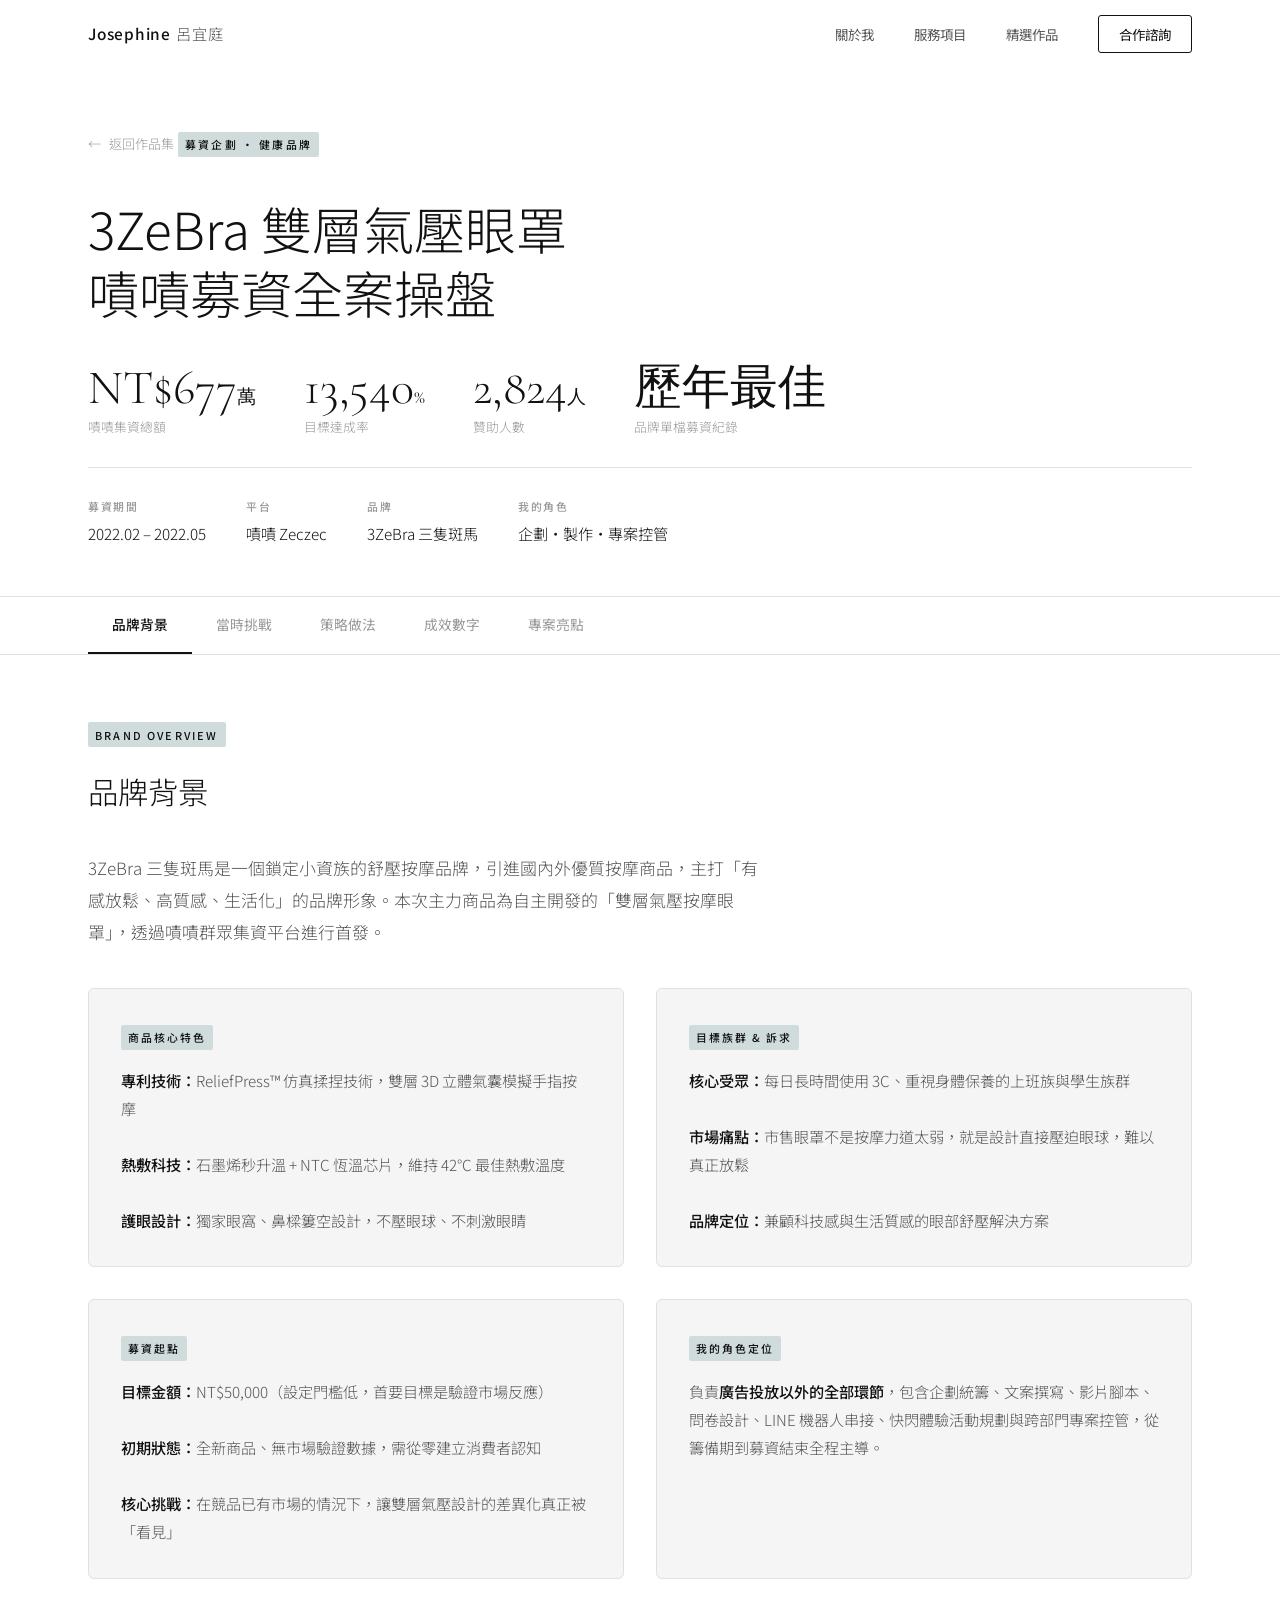
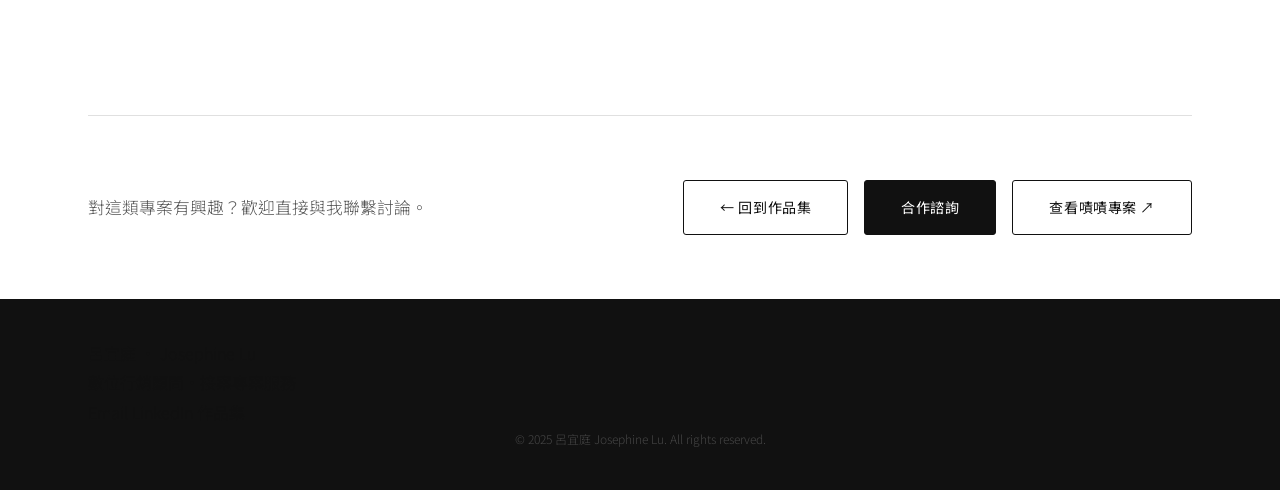
==== 3zebra-eye.html @ 3409bdda "feat(JSP-PF): 新增 3ZeBra 眼罩募資作品集頁面 - index.html：更新第 02 作品卡，呈現 3ZeBra 眼罩嘖嘖募資專案（677萬、13,540%、2,824人） - " ====
<!DOCTYPE html>
<html lang="zh-Hant">
<head>
  <meta charset="UTF-8" />
  <meta name="viewport" content="width=device-width, initial-scale=1.0" />
  <title>3ZeBra 雙層氣壓眼罩｜嘖嘖募資全案操盤 · 呂宜庭作品集</title>
  <meta name="description" content="3ZeBra 雙層氣壓按摩眼罩嘖嘖募資全案：集資 NT$6,770,328，達成率 13,540%，2,824 名贊助者。負責企劃、文案、影片腳本、問卷機器人與專案控管。" />
  <link rel="preconnect" href="https://fonts.googleapis.com" />
  <link rel="preconnect" href="https://fonts.gstatic.com" crossorigin />
  <link href="https://fonts.googleapis.com/css2?family=Noto+Sans+TC:wght@300;400;500&family=Cormorant+Garamond:wght@300;400&display=swap" rel="stylesheet" />
  <link rel="stylesheet" href="style.css" />
</head>
<body>

  <!-- ── Navigation ── -->
  <header class="header" id="header">
    <nav class="nav container">
      <a href="index.html" class="nav-logo">Josephine <span>呂宜庭</span></a>
      <ul class="nav-links">
        <li><a href="index.html#about">關於我</a></li>
        <li><a href="index.html#services">服務項目</a></li>
        <li><a href="index.html#works">精選作品</a></li>
        <li><a href="index.html#contact" class="nav-cta">合作諮詢</a></li>
      </ul>
      <button class="hamburger" id="hamburger" aria-label="選單">
        <span></span><span></span><span></span>
      </button>
    </nav>
    <div class="mobile-menu" id="mobileMenu">
      <a href="index.html#about" class="mobile-link">關於我</a>
      <a href="index.html#services" class="mobile-link">服務項目</a>
      <a href="index.html#works" class="mobile-link">精選作品</a>
      <a href="index.html#contact" class="mobile-link">合作諮詢</a>
    </div>
  </header>

  <!-- ── Case Hero ── -->
  <section class="case-hero">
    <div class="container">
      <a href="index.html#works" class="case-back">返回作品集</a>

      <p class="eyebrow">募資企劃 · 健康品牌</p>
      <h1 class="section-title" style="font-size: clamp(2rem, 4vw, 3.2rem); max-width: 760px;">
        3ZeBra 雙層氣壓眼罩<br />嘖嘖募資全案操盤
      </h1>

      <div class="case-kpi-row">
        <div class="case-kpi">
          <span class="case-kpi-num">NT$677<small style="font-size:1.2rem">萬</small></span>
          <span class="case-kpi-label">嘖嘖集資總額</span>
        </div>
        <div class="case-kpi">
          <span class="case-kpi-num">13,540<small style="font-size:1.2rem">%</small></span>
          <span class="case-kpi-label">目標達成率</span>
        </div>
        <div class="case-kpi">
          <span class="case-kpi-num">2,824<small style="font-size:1.2rem">人</small></span>
          <span class="case-kpi-label">贊助人數</span>
        </div>
        <div class="case-kpi">
          <span class="case-kpi-num">歷年最佳</span>
          <span class="case-kpi-label">品牌單檔募資紀錄</span>
        </div>
      </div>

      <div class="case-hero-meta">
        <div class="case-meta-item">
          <span class="case-meta-label">募資期間</span>
          <span class="case-meta-value">2022.02 – 2022.05</span>
        </div>
        <div class="case-meta-item">
          <span class="case-meta-label">平台</span>
          <span class="case-meta-value">嘖嘖 Zeczec</span>
        </div>
        <div class="case-meta-item">
          <span class="case-meta-label">品牌</span>
          <span class="case-meta-value">3ZeBra 三隻斑馬</span>
        </div>
        <div class="case-meta-item">
          <span class="case-meta-label">我的角色</span>
          <span class="case-meta-value">企劃・製作・專案控管</span>
        </div>
      </div>
    </div>
  </section>

  <!-- ── Tab Navigation ── -->
  <div class="case-tabs-wrap">
    <nav class="case-tabs" id="caseTabs">
      <button class="case-tab active" data-tab="background">品牌背景</button>
      <button class="case-tab" data-tab="pain">當時挑戰</button>
      <button class="case-tab" data-tab="strategy">策略做法</button>
      <button class="case-tab" data-tab="results">成效數字</button>
      <button class="case-tab" data-tab="highlights">專案亮點</button>
    </nav>
  </div>

  <!-- ── Tab Contents ── -->
  <div class="case-body">
    <div class="container">

      <!-- Tab 1: 品牌背景 -->
      <div class="case-tab-content active" id="tab-background">
        <p class="eyebrow">Brand Overview</p>
        <h2 class="case-section-title">品牌背景</h2>
        <p class="case-lead">
          3ZeBra 三隻斑馬是一個鎖定小資族的舒壓按摩品牌，引進國內外優質按摩商品，主打「有感放鬆、高質感、生活化」的品牌形象。本次主力商品為自主開發的「雙層氣壓按摩眼罩」，透過嘖嘖群眾集資平台進行首發。
        </p>
        <div class="brand-overview">
          <div class="brand-card">
            <p class="brand-card-title">商品核心特色</p>
            <p class="brand-card-content">
              <strong>專利技術：</strong>ReliefPress™ 仿真揉捏技術，雙層 3D 立體氣囊模擬手指按摩<br /><br />
              <strong>熱敷科技：</strong>石墨烯秒升溫 + NTC 恆溫芯片，維持 42°C 最佳熱敷溫度<br /><br />
              <strong>護眼設計：</strong>獨家眼窩、鼻樑簍空設計，不壓眼球、不刺激眼睛
            </p>
          </div>
          <div class="brand-card">
            <p class="brand-card-title">目標族群 & 訴求</p>
            <p class="brand-card-content">
              <strong>核心受眾：</strong>每日長時間使用 3C、重視身體保養的上班族與學生族群<br /><br />
              <strong>市場痛點：</strong>市售眼罩不是按摩力道太弱，就是設計直接壓迫眼球，難以真正放鬆<br /><br />
              <strong>品牌定位：</strong>兼顧科技感與生活質感的眼部舒壓解決方案
            </p>
          </div>
          <div class="brand-card">
            <p class="brand-card-title">募資起點</p>
            <p class="brand-card-content">
              <strong>目標金額：</strong>NT$50,000（設定門檻低，首要目標是驗證市場反應）<br /><br />
              <strong>初期狀態：</strong>全新商品、無市場驗證數據，需從零建立消費者認知<br /><br />
              <strong>核心挑戰：</strong>在競品已有市場的情況下，讓雙層氣壓設計的差異化真正被「看見」
            </p>
          </div>
          <div class="brand-card">
            <p class="brand-card-title">我的角色定位</p>
            <p class="brand-card-content">
              負責<strong>廣告投放以外的全部環節</strong>，包含企劃統籌、文案撰寫、影片腳本、問卷設計、LINE 機器人串接、快閃體驗活動規劃與跨部門專案控管，從籌備期到募資結束全程主導。
            </p>
          </div>
        </div>
      </div>

      <!-- Tab 2: 當時挑戰 -->
      <div class="case-tab-content" id="tab-pain">
        <p class="eyebrow">Challenges</p>
        <h2 class="case-section-title">當時挑戰</h2>
        <p class="case-lead">
          這是品牌首款自主開發商品，從命名到上線，幾乎所有事情都要從零規劃。挑戰不在於單一環節，而是在有限時間內同步推進多條並行任務，確保每個環節都能在對的時機就位。
        </p>
        <div class="pain-list">
          <div class="pain-item">
            <span class="pain-num">01</span>
            <div class="pain-text">
              <strong>新品零聲量，市場認知從零建立</strong>
              商品首次公開，既無評價、也無使用者口碑，必須先讓消費者理解「雙層氣壓」到底好在哪裡，再引導他們產生購買意願。
            </div>
          </div>
          <div class="pain-item">
            <span class="pain-num">02</span>
            <div class="pain-text">
              <strong>問卷預熱與正式上線需無縫銜接</strong>
              計劃透過 Surveycake 問卷先收集潛在買家名單，再透過 LINE 機器人在上線當天精準觸達，時序錯誤或機器人設定失誤都可能讓蓄力白費。
            </div>
          </div>
          <div class="pain-item">
            <span class="pain-num">03</span>
            <div class="pain-text">
              <strong>多條任務並行，跨部門資源協調複雜</strong>
              文案、視覺、影片、技術串接、實體快閃活動等工作線同步推進，各環節之間有依賴關係，需精準排程並即時應對進度落差。
            </div>
          </div>
          <div class="pain-item">
            <span class="pain-num">04</span>
            <div class="pain-text">
              <strong>嘖嘖平台上線衝刺窗口短，前期蓄力決定成敗</strong>
              群眾集資的轉換高峰集中在上線首週，若前期名單養成不足，上線首日衝刺力道就會直接打折，影響整體曝光熱度與演算法推播。
            </div>
          </div>
          <div class="pain-item">
            <span class="pain-num">05</span>
            <div class="pain-text">
              <strong>影片腳本需同時服務問卷期與募資期兩個目的</strong>
              問卷階段的影片需要勾起好奇心、引導填單；募資上線版則需完整說明產品價值、促進下單，兩套腳本的目的與節奏截然不同，需分別規劃。
            </div>
          </div>
        </div>
      </div>

      <!-- Tab 3: 策略做法 -->
      <div class="case-tab-content" id="tab-strategy">
        <p class="eyebrow">Strategy & Execution</p>
        <h2 class="case-section-title">策略做法</h2>
        <p class="case-lead">
          核心策略是把募資拆成兩個階段：「問卷預熱期」先養名單、建立期待感；「正式募資期」精準觸達、集中火力衝刺。每一個企劃環節都以這個邏輯為主軸展開。
        </p>
        <div class="strategy-grid">
          <div class="strategy-card">
            <div class="strategy-num">01</div>
            <h3 class="strategy-title">問卷預熱策略</h3>
            <ul class="strategy-items">
              <li>設計 Surveycake 互動問卷，了解目標族群的眼部保養習慣與購買意願</li>
              <li>以問卷作為「名單蒐集入口」，為上線當天的精準觸達做準備</li>
              <li>串接 Meta Pixel，讓填答者進入再行銷受眾池</li>
              <li>問卷視覺與文案與最終產品調性一致，建立品牌初印象</li>
            </ul>
          </div>
          <div class="strategy-card">
            <div class="strategy-num">02</div>
            <h3 class="strategy-title">LINE 機器人自動化串接</h3>
            <ul class="strategy-items">
              <li>透過 Omnichat 設計問卷填答後的 LINE 機器人流程</li>
              <li>問卷完成 → 自動導入 LINE 官方帳號 → 上線當天推播通知</li>
              <li>規劃機器人對話節點，讓用戶在等待期間持續升溫期待感</li>
              <li>確保上線首日可以精準觸達有明確購買意願的預熱名單</li>
            </ul>
          </div>
          <div class="strategy-card">
            <div class="strategy-num">03</div>
            <h3 class="strategy-title">嘖嘖銷售頁文字企劃</h3>
            <ul class="strategy-items">
              <li>從台灣人每日使用 3C 10.7 小時的數據切入，建立消費者痛點共鳴</li>
              <li>以結構化方式呈現雙層氣壓、恆溫熱敷、眼窩簍空三大核心差異化</li>
              <li>痛點對比競品，強化「市售按摩眼罩做不到，但 3ZeBra 做到了」的說服邏輯</li>
              <li>撰寫商品規格說明、Q&A、退換貨政策等完整配套文字</li>
            </ul>
          </div>
          <div class="strategy-card">
            <div class="strategy-num">04</div>
            <h3 class="strategy-title">影片腳本企劃（雙版本）</h3>
            <ul class="strategy-items">
              <li><strong>問卷版：</strong>短影音結構，重點在引發「咦這是什麼？」的好奇心，驅動點擊填答</li>
              <li><strong>上線版：</strong>完整產品說明，依序呈現使用情境、技術亮點、按摩模式介紹</li>
              <li>兩版腳本皆規劃旁白邏輯、畫面分鏡方向，供後製團隊直接執行</li>
              <li>同步規劃 KOL 業配影片企劃方向，確保各創作者內容與品牌調性一致</li>
            </ul>
          </div>
          <div class="strategy-card">
            <div class="strategy-num">05</div>
            <h3 class="strategy-title">快閃體驗活動規劃</h3>
            <ul class="strategy-items">
              <li>規劃線下快閃活動，讓消費者在真實環境中體驗眼罩效果</li>
              <li>現場體驗回饋轉化為社群內容素材，強化口碑傳播</li>
              <li>活動設計兼顧轉換導購與品牌形象建立兩個目標</li>
            </ul>
          </div>
          <div class="strategy-card">
            <div class="strategy-num">06</div>
            <h3 class="strategy-title">專案控管 & 跨部門協調</h3>
            <ul class="strategy-items">
              <li>使用甘特圖管理全案排程，拆解各工作線的依賴關係與截止時間</li>
              <li>協調視覺、影片、技術等各部門進度，確保無縫銜接</li>
              <li>即時回應進度落差，動態調整優先順序，保護上線時程不受延誤</li>
            </ul>
          </div>
        </div>
      </div>

      <!-- Tab 4: 成效數字 -->
      <div class="case-tab-content" id="tab-results">
        <p class="eyebrow">Results</p>
        <h2 class="case-section-title">成效數字</h2>
        <p class="case-lead">
          募資於 2022/02/15 正式上線，歷經約 3.5 個月，最終以 NT$6,770,328 的集資成果收尾，達成目標金額的 13,540%，創下 3ZeBra 品牌歷年單檔最佳表現。
        </p>

        <div class="results-grid">
          <div class="result-card">
            <div class="result-num">NT$677<small>萬</small></div>
            <div class="result-label">嘖嘖集資總額</div>
            <div class="result-context">目標金額 NT$50,000，超標逾 135 倍</div>
          </div>
          <div class="result-card">
            <div class="result-num">13,540<small>%</small></div>
            <div class="result-label">目標達成率</div>
            <div class="result-context">品牌歷年單檔募資最高紀錄</div>
          </div>
          <div class="result-card">
            <div class="result-num">2,824<small>人</small></div>
            <div class="result-label">累計贊助人數</div>
            <div class="result-context">不重複贊助人數 2,737 人</div>
          </div>
        </div>

        <hr class="result-divider" />

        <p class="result-sub-title">募資期間數據補充</p>
        <div class="result-sub-grid">
          <div class="result-sub-card">
            <div class="result-num" style="font-size:2rem;">2022/02–05</div>
            <div class="result-label">募資期間</div>
            <div class="result-context">2022/02/15 上線，2022/05/31 結案</div>
          </div>
          <div class="result-sub-card">
            <div class="result-num" style="font-size:2rem;">嘖嘖開箱</div>
            <div class="result-label">平台官方開箱報導</div>
            <div class="result-context">獲嘖嘖官方頻道 65K 訂閱者開箱介紹</div>
          </div>
          <div class="result-sub-card">
            <div class="result-num" style="font-size:2rem;">KOL 業配</div>
            <div class="result-label">多位創作者合作</div>
            <div class="result-context">淮特 White、梨子百岳女孩、Bonnie 等 KOL 加持</div>
          </div>
          <div class="result-sub-card">
            <div class="result-num" style="font-size:2rem;">持續熱銷</div>
            <div class="result-label">募資結束後持續銷售</div>
            <div class="result-context">嘖嘖結案後於品牌官網持續販售</div>
          </div>
        </div>
      </div>

      <!-- Tab 5: 專案亮點 -->
      <div class="case-tab-content" id="tab-highlights">
        <p class="eyebrow">Project Highlights</p>
        <h2 class="case-section-title">專案亮點</h2>
        <p class="case-lead">
          這個案子展示的不只是「企劃能力」，而是在高度複雜的多線任務環境中，從零到上線的全程統籌能力——讓每個環節都能在對的時機、以對的形式就位。
        </p>
        <div class="highlight-grid">
          <div class="highlight-card">
            <span class="highlight-icon">🎯</span>
            <h3 class="highlight-title">全案企劃統籌，廣告以外一手包辦</h3>
            <p class="highlight-desc">
              從產品命名、銷售頁文案、影片腳本到問卷機器人，統籌所有非廣告的企劃與執行環節，確保所有輸出物都服務同一個轉換目標。
            </p>
            <div class="highlight-tags">
              <span class="highlight-tag">文案企劃</span>
              <span class="highlight-tag">影片腳本</span>
              <span class="highlight-tag">問卷設計</span>
              <span class="highlight-tag">活動規劃</span>
              <span class="highlight-tag">專案控管</span>
            </div>
          </div>
          <div class="highlight-card">
            <span class="highlight-icon">🔁</span>
            <h3 class="highlight-title">問卷預熱 × LINE 機器人：精準名單養成</h3>
            <p class="highlight-desc">
              問卷填答 → Omnichat 自動串接 LINE → 上線當天精準推播，這套預熱機制讓上線首日不是靠冷流量衝刺，而是已有一批有明確購買意願的名單等著轉換。
            </p>
            <div class="highlight-tags">
              <span class="highlight-tag">Surveycake</span>
              <span class="highlight-tag">Omnichat</span>
              <span class="highlight-tag">LINE 官方帳號</span>
              <span class="highlight-tag">自動化流程</span>
            </div>
          </div>
          <div class="highlight-card">
            <span class="highlight-icon">📋</span>
            <h3 class="highlight-title">跨部門協調，多線任務零延誤</h3>
            <p class="highlight-desc">
              以甘特圖管控全案排程，協調視覺、影片、技術多個部門的進度依賴，在複雜的並行任務環境中確保上線時程準時達標，展現成熟的專案管理能力。
            </p>
            <div class="highlight-tags">
              <span class="highlight-tag">甘特圖管控</span>
              <span class="highlight-tag">跨部門協調</span>
              <span class="highlight-tag">進度管理</span>
            </div>
          </div>
        </div>

        <div style="margin-top: 3rem; padding: 2.5rem 2.5rem; background: var(--surface); border: 1px solid var(--border); border-radius: var(--rl);">
          <p class="eyebrow">Project Summary</p>
          <p class="case-section-title" style="font-size: 1.2rem; margin-bottom: 1rem;">專案總結</p>
          <p class="case-lead" style="margin-bottom: 0;">
            此專案以 NT$6,770,328 的集資成果，驗證了「問卷預熱 × 精準名單 × 完整文案架構」的募資方法論有效性。我在其中承擔的角色是把所有非廣告環節整合成一套能協同運作的機制，從企劃到落地，讓創意有策略、執行有節奏，展現<strong style="color:var(--text)">「企劃力 × 內容製作 × 自動化串接 × 專案控管」的整合能力</strong>。
          </p>
        </div>
      </div>

    </div>
  </div>

  <!-- ── Bottom CTA ── -->
  <div class="container">
    <div class="case-cta">
      <p class="case-cta-text">對這類專案有興趣？歡迎直接與我聯繫討論。</p>
      <div style="display:flex; gap:1rem; flex-wrap:wrap; align-items:center;">
        <a href="index.html#works" class="btn btn-outline">← 回到作品集</a>
        <a href="index.html#contact" class="btn btn-primary">合作諮詢</a>
        <a href="https://www.zeczec.com/projects/EYE3zebra" target="_blank" rel="noopener" class="btn btn-outline">查看嘖嘖專案 ↗</a>
      </div>
    </div>
  </div>

  <!-- ── Footer ── -->
  <footer class="footer">
    <div class="container footer-inner">
      <p class="footer-name">呂宜庭 · Josephine Lu</p>
      <p class="footer-desc">數位行銷顧問・接案專案服務</p>
      <div class="footer-links">
        <a href="mailto:rain850268@gmail.com">Email</a>
        <a href="https://www.linkedin.com/in/rain850268/" target="_blank" rel="noopener">LinkedIn</a>
        <a href="index.html#works">作品集</a>
      </div>
      <p class="footer-copy">© 2025 呂宜庭 Josephine Lu. All rights reserved.</p>
    </div>
  </footer>

  <script src="script.js"></script>
</body>
</html>
---- style.css ----
/* ── Variables ── */
:root {
  --bg:          #FFFFFF;
  --surface:     #F5F5F5;
  --surface-alt: #EBEBEB;
  --border:      #E0E0E0;
  --text:        #111111;
  --text-mid:    #555555;
  --text-light:  #999999;
  --accent:      #111111;
  --accent-dark: #000000;
  --accent-pale: #CCCCCC;
  --hl:          #D0DCDC;   /* highlighter */
  --white:       #FFFFFF;

  --sans:  'Noto Sans TC', -apple-system, BlinkMacSystemFont, sans-serif;
  --serif: 'Cormorant Garamond', Georgia, serif;

  --r:    3px;
  --rl:   6px;
  --t:    0.25s ease;
  --sh:   0 2px 20px rgba(0,0,0,.05);
  --shh:  0 8px 40px rgba(0,0,0,.10);
  --w:    1200px;
  --nav-h: 68px;
}

/* ── Reset ── */
*, *::before, *::after { box-sizing: border-box; margin: 0; padding: 0; }
html { scroll-behavior: smooth; }
body {
  font-family: var(--sans);
  background: var(--bg);
  color: var(--text);
  line-height: 1.85;
  font-weight: 300;
  font-size: 1rem;
  -webkit-font-smoothing: antialiased;
}
img { display: block; max-width: 100%; }
a   { color: inherit; text-decoration: none; }
ul  { list-style: none; }

/* ── Layout ── */
.container {
  max-width: var(--w);
  margin: 0 auto;
  padding: 0 3rem;
}

/* ── Typography ── */
.eyebrow {
  display: inline-block;
  font-size: .68rem;
  font-weight: 500;
  letter-spacing: .2em;
  text-transform: uppercase;
  color: var(--text);
  background: var(--hl);
  padding: .22em .65em;
  border-radius: 2px;
  margin-bottom: 1rem;
}
.section-heading {
  font-size: clamp(2rem, 4vw, 3rem);
  font-weight: 300;
  line-height: 1.2;
  margin-bottom: 1.25rem;
  color: var(--text);
}
.body-text {
  font-size: 1rem;
  color: var(--text-mid);
  line-height: 1.9;
  margin-bottom: 1.1rem;
}

/* ── Buttons ── */
.btn {
  display: inline-flex;
  align-items: center;
  justify-content: center;
  gap: .4rem;
  padding: .85rem 2.25rem;
  font-family: var(--sans);
  font-size: .88rem;
  font-weight: 400;
  letter-spacing: .04em;
  border: 1px solid transparent;
  border-radius: var(--r);
  cursor: pointer;
  transition: background var(--t), color var(--t), border-color var(--t), transform var(--t);
}
.btn-primary { background: var(--accent); color: var(--white); border-color: var(--accent); }
.btn-primary:hover { background: var(--accent-dark); border-color: var(--accent-dark); transform: translateY(-2px); }
.btn-outline { background: transparent; color: var(--accent); border-color: var(--accent); }
.btn-outline:hover { background: var(--accent); color: var(--white); transform: translateY(-2px); }

/* ── Header ── */
.header {
  position: fixed;
  inset: 0 0 auto;
  z-index: 200;
  height: var(--nav-h);
  background: rgba(255,255,255,.92);
  backdrop-filter: blur(16px);
  -webkit-backdrop-filter: blur(16px);
  border-bottom: 1px solid transparent;
  transition: border-color var(--t);
}
.header.scrolled { border-bottom-color: var(--border); }
.nav {
  display: flex;
  align-items: center;
  justify-content: space-between;
  height: 100%;
}
.nav-logo { font-size: .96rem; font-weight: 500; letter-spacing: .05em; color: var(--text); }
.nav-logo span { font-weight: 300; color: var(--text-mid); margin-left: .1rem; }
.nav-links { display: flex; align-items: center; gap: 2.5rem; }
.nav-links a {
  font-size: .84rem;
  color: var(--text-mid);
  font-weight: 400;
  transition: color var(--t);
  position: relative;
}
.nav-links a:not(.nav-cta)::after {
  content: '';
  position: absolute;
  bottom: -2px; left: 0; right: 0;
  height: 1px;
  background: var(--text);
  transform: scaleX(0);
  transform-origin: left;
  transition: transform var(--t);
}
.nav-links a:not(.nav-cta):hover { color: var(--text); }
.nav-links a:not(.nav-cta):hover::after { transform: scaleX(1); }
.nav-cta {
  padding: .5rem 1.25rem !important;
  border: 1px solid var(--accent);
  border-radius: var(--r);
  color: var(--accent) !important;
  transition: background var(--t), color var(--t) !important;
}
.nav-cta:hover { background: var(--accent); color: var(--white) !important; }
.nav-cta::after { display: none !important; }

.hamburger {
  display: none;
  flex-direction: column;
  gap: 5px;
  background: none;
  border: none;
  cursor: pointer;
  padding: 4px;
}
.hamburger span { display: block; width: 22px; height: 1.5px; background: var(--text); }
.mobile-menu {
  display: none;
  flex-direction: column;
  background: var(--bg);
  border-bottom: 1px solid var(--border);
  padding: 1rem 3rem 1.5rem;
  gap: .75rem;
}
.mobile-menu.open { display: flex; }
.mobile-link { font-size: .96rem; color: var(--text-mid); transition: color var(--t); }
.mobile-link:hover { color: var(--text); }

/* ── Hero ── */
.hero {
  min-height: 100vh;
  padding-top: var(--nav-h);
  display: flex;
  align-items: center;
  position: relative;
  overflow: hidden;
}
.hero::after {
  content: 'J';
  position: absolute;
  font-family: var(--serif);
  font-size: 60vw;
  font-weight: 300;
  color: var(--hl);
  opacity: .45;
  right: -8vw;
  bottom: -15vw;
  line-height: 1;
  user-select: none;
  pointer-events: none;
}
.hero .container { position: relative; z-index: 1; }
.hero-content { max-width: 640px; }
.hero-name {
  display: flex;
  flex-direction: column;
  gap: .2rem;
  margin-bottom: 1.5rem;
}
.hero-name-zh {
  font-family: var(--serif);
  font-size: clamp(3.5rem, 8vw, 7rem);
  font-weight: 300;
  line-height: 1;
  color: var(--text);
}
.hero-name-en {
  font-family: var(--serif);
  font-size: clamp(1.6rem, 3.5vw, 2.8rem);
  font-weight: 300;
  line-height: 1.2;
  color: var(--text-mid);
  letter-spacing: .04em;
}
.hero-desc {
  font-size: .94rem;
  color: var(--text-mid);
  letter-spacing: .06em;
  margin-bottom: 2.75rem;
}
.hero-actions { display: flex; gap: 1rem; flex-wrap: wrap; }
.hero-scroll {
  position: absolute;
  bottom: 2.5rem; left: 50%;
  transform: translateX(-50%);
  display: flex; flex-direction: column; align-items: center; gap: 6px;
  z-index: 1;
}
.hero-scroll-line {
  width: 1px; height: 50px;
  background: linear-gradient(to bottom, transparent, var(--accent-pale));
  animation: pulse 2s ease-in-out infinite;
}
.hero-scroll-dot { width: 5px; height: 5px; border-radius: 50%; background: var(--accent-pale); }
@keyframes pulse { 0%,100%{opacity:.35} 50%{opacity:1} }

/* ── About ── */
.about {
  display: grid;
  grid-template-columns: 1fr 1fr;
  min-height: 640px;
  border-top: 1px solid var(--border);
}
.about-photo {
  position: relative;
  overflow: hidden;
  background: var(--surface);
}
.about-photo-ring {
  position: absolute;
  border-radius: 50%;
  border: 1px solid var(--border);
  top: 50%; left: 50%;
  transform: translate(-50%, -50%);
}
.about-photo-ring:nth-child(1) { width: 300px; height: 300px; }
.about-photo-ring:nth-child(2) { width: 200px; height: 200px; background: rgba(208,220,220,.15); }
.about-photo-ring:nth-child(3) { width: 100px; height: 100px; background: rgba(208,220,220,.25); }
.about-content {
  padding: 6rem 5rem;
  display: flex;
  flex-direction: column;
  justify-content: center;
}
.about-stats {
  display: flex;
  gap: 2.25rem;
  flex-wrap: wrap;
  padding: 1.75rem 0;
  margin: 1.75rem 0;
  border-top: 1px solid var(--border);
  border-bottom: 1px solid var(--border);
}
.stat { display: flex; flex-direction: column; }
.stat-n {
  font-family: var(--serif);
  font-size: 2.2rem;
  font-weight: 300;
  color: var(--text);
  line-height: 1;
  margin-bottom: .2rem;
}
.stat-l { font-size: .78rem; color: var(--text-light); letter-spacing: .04em; }

/* ── Services ── */
.services {
  padding: 7rem 0;
  background: var(--surface);
  border-top: 1px solid var(--border);
}
.section-header { margin-bottom: 3.5rem; }
.svc-grid {
  display: grid;
  grid-template-columns: repeat(3, 1fr);
  gap: 1.5rem;
}
.svc-card {
  background: var(--bg);
  border: 1px solid var(--border);
  border-radius: var(--rl);
  overflow: hidden;
  transition: transform var(--t), box-shadow var(--t);
}
.svc-card:hover { transform: translateY(-4px); box-shadow: var(--shh); }
.svc-thumb {
  height: 180px;
  display: flex;
  align-items: flex-end;
  padding: 1.25rem;
}
.svc-thumb-1 { background: linear-gradient(145deg, var(--hl) 0%, #BFD0D0 100%); }
.svc-thumb-2 { background: linear-gradient(145deg, #D8E4E4 0%, #C4D4D4 100%); }
.svc-thumb-3 { background: linear-gradient(145deg, #E4ECEC 0%, #CDD8D8 100%); }
.svc-thumb-label {
  font-family: var(--serif);
  font-size: 1.6rem;
  font-weight: 300;
  letter-spacing: .15em;
  color: rgba(17,17,17,.18);
}
.svc-body { padding: 1.75rem; }
.svc-title { font-size: 1rem; font-weight: 500; color: var(--text); margin-bottom: .6rem; }
.svc-desc { font-size: .88rem; color: var(--text-mid); line-height: 1.75; margin-bottom: 1rem; }
.svc-items { display: flex; flex-direction: column; gap: .35rem; }
.svc-items li {
  font-size: .82rem; color: var(--text-light);
  padding-left: 1rem; position: relative;
}
.svc-items li::before { content: '—'; position: absolute; left: 0; color: var(--accent-pale); }

/* ── Works ── */
.works {
  padding: 7rem 0 0;
  border-top: 1px solid var(--border);
}
.works > .container { margin-bottom: 3.5rem; }
.works-list { width: 100%; }

.work-item {
  display: grid;
  grid-template-columns: 1fr 1fr;
  min-height: 520px;
  border-top: 1px solid var(--border);
  transition: background var(--t);
}
.work-item:hover { background: var(--surface); }
.work-item:last-child { border-bottom: 1px solid var(--border); }

.work-item-visual {
  overflow: hidden;
  position: relative;
  display: flex;
  align-items: flex-end;
  padding: 2rem;
}
.wv-1 { background: linear-gradient(145deg, var(--hl) 0%, #BDD0D0 100%); }
.wv-2 { background: linear-gradient(145deg, #D8E4E4 0%, #C0D2D2 100%); }
.wv-3 { background: linear-gradient(145deg, #E2ECEC 0%, #CADADA 100%); }
.wv-4 { background: linear-gradient(145deg, #EAF0F0 0%, #D4E0E0 100%); }
.wv-label {
  font-family: var(--serif);
  font-size: 1.8rem;
  font-weight: 300;
  letter-spacing: .2em;
  color: rgba(17,17,17,.16);
}
.work-item-body {
  padding: 5rem;
  display: flex;
  flex-direction: column;
  justify-content: center;
  gap: .75rem;
}
.work-item--rev .work-item-visual { order: 2; }
.work-item--rev .work-item-body   { order: 1; }

.work-item-head {
  display: flex;
  align-items: baseline;
  gap: 1.25rem;
  margin-bottom: .25rem;
}
.work-num {
  font-family: var(--serif);
  font-size: 3.5rem;
  font-weight: 300;
  color: var(--border);
  line-height: 1;
}
.work-cat {
  display: inline-block;
  font-size: .68rem;
  font-weight: 500;
  letter-spacing: .12em;
  text-transform: uppercase;
  color: var(--text);
  background: var(--hl);
  padding: .2em .6em;
  border-radius: 2px;
}
.work-item-title {
  font-size: clamp(1.3rem, 2.5vw, 1.75rem);
  font-weight: 300;
  line-height: 1.35;
  color: var(--text);
}
.work-item-desc {
  font-size: .92rem;
  color: var(--text-mid);
  line-height: 1.85;
  max-width: 440px;
}
.work-item-metrics {
  display: flex;
  gap: 2rem;
  flex-wrap: wrap;
  padding: 1.25rem 0;
  border-top: 1px solid var(--border);
  border-bottom: 1px solid var(--border);
  margin: .25rem 0;
}
.wm { display: flex; flex-direction: column; }
.wm-n {
  font-family: var(--serif);
  font-size: 1.75rem;
  font-weight: 300;
  color: var(--text);
  line-height: 1;
}
.wm-l { font-size: .75rem; color: var(--text-light); margin-top: .2rem; }
.work-item-link {
  display: inline-flex;
  align-items: center;
  gap: .5rem;
  font-size: .88rem;
  color: var(--text);
  transition: gap var(--t);
  width: fit-content;
  margin-top: .5rem;
}
.work-item-link:hover { gap: .85rem; }

/* ── Contact ── */
.contact {
  padding: 8rem 0;
  background: var(--surface);
  border-top: 1px solid var(--border);
  text-align: center;
}
.contact-inner { max-width: 600px; margin: 0 auto; }
.contact-inner .body-text { margin-bottom: 2.5rem; }
.contact-actions { display: flex; gap: 1rem; justify-content: center; flex-wrap: wrap; margin-bottom: 1.5rem; }
.contact-email { font-size: .88rem; color: var(--text-light); letter-spacing: .04em; }

/* ── Footer ── */
.footer { background: var(--text); padding: 2.5rem 0; }
.footer-top {
  display: flex;
  align-items: center;
  justify-content: space-between;
  padding-bottom: 1.5rem;
  border-bottom: 1px solid rgba(255,255,255,.1);
  margin-bottom: 1.25rem;
}
.footer-brand { font-size: .96rem; font-weight: 300; letter-spacing: .08em; color: var(--bg); }
.footer-nav { display: flex; gap: 2rem; flex-wrap: wrap; }
.footer-nav a { font-size: .82rem; color: rgba(255,255,255,.4); transition: color var(--t); }
.footer-nav a:hover { color: var(--bg); }
.footer-copy { font-size: .75rem; color: rgba(255,255,255,.22); text-align: center; }

/* ── Reveal ── */
.reveal { opacity: 0; transform: translateY(22px); transition: opacity .65s ease, transform .65s ease; }
.reveal.visible { opacity: 1; transform: translateY(0); }

/* ── Case Study Page ── */
.case-hero { padding: 8rem 0 3rem; border-bottom: 1px solid var(--border); }
.case-back {
  display: inline-flex; align-items: center; gap: .5rem;
  font-size: .82rem; color: var(--text-light); margin-bottom: 2.5rem; transition: color var(--t);
}
.case-back::before { content: '←'; }
.case-back:hover { color: var(--text); }
.section-title {
  font-size: clamp(1.9rem, 3.8vw, 3rem);
  font-weight: 300; line-height: 1.25; margin-bottom: 1.25rem;
}
.case-kpi-row { display: flex; gap: 3rem; flex-wrap: wrap; margin-top: 2.5rem; }
.case-kpi { display: flex; flex-direction: column; gap: .2rem; }
.case-kpi-num { font-family: var(--serif); font-size: 3rem; font-weight: 300; color: var(--text); line-height: 1; }
.case-kpi-label { font-size: .8rem; color: var(--text-light); }
.case-hero-meta {
  display: flex; gap: 2.5rem; flex-wrap: wrap;
  margin-top: 1.75rem; padding-top: 1.75rem; border-top: 1px solid var(--border);
}
.case-meta-item { display: flex; flex-direction: column; gap: .2rem; }
.case-meta-label { font-size: .68rem; font-weight: 500; letter-spacing: .16em; text-transform: uppercase; color: var(--text-light); }
.case-meta-value { font-size: .95rem; color: var(--text); }
.case-tabs-wrap { position: sticky; top: var(--nav-h); z-index: 100; background: var(--bg); border-bottom: 1px solid var(--border); }
.case-tabs { display: flex; max-width: var(--w); margin: 0 auto; padding: 0 3rem; overflow-x: auto; scrollbar-width: none; }
.case-tabs::-webkit-scrollbar { display: none; }
.case-tab {
  flex-shrink: 0; padding: 1.1rem 1.5rem;
  background: none; border: none;
  font-family: var(--sans); font-size: .86rem; font-weight: 400;
  color: var(--text-light); cursor: pointer;
  border-bottom: 2px solid transparent;
  transition: color var(--t), border-color var(--t); white-space: nowrap;
}
.case-tab:hover { color: var(--text); }
.case-tab.active { color: var(--text); font-weight: 500; border-bottom-color: var(--text); }
.case-body { padding: 4rem 0 6rem; }
.case-tab-content { display: none; }
.case-tab-content.active { display: block; }
.case-section-title { font-size: clamp(1.4rem, 2.5vw, 1.9rem); font-weight: 300; margin-bottom: 2rem; color: var(--text); }
.case-lead { font-size: 1.06rem; color: var(--text-mid); max-width: 680px; margin-bottom: 2.5rem; line-height: 1.9; }
.pain-list { display: flex; flex-direction: column; gap: 1rem; max-width: 780px; }
.pain-item { display: flex; gap: 1.25rem; align-items: flex-start; padding: 1.5rem 1.75rem; background: var(--surface); border: 1px solid var(--border); border-radius: var(--rl); }
.pain-num { font-family: var(--serif); font-size: 1.5rem; font-weight: 300; color: var(--accent-pale); min-width: 2rem; line-height: 1; padding-top: .1rem; }
.pain-text { font-size: .95rem; color: var(--text-mid); line-height: 1.8; }
.pain-text strong { font-weight: 500; color: var(--text); display: block; margin-bottom: .2rem; }
.strategy-grid { display: grid; grid-template-columns: 1fr 1fr; gap: 1.5rem; margin-top: 1rem; }
.strategy-card { padding: 2rem; border: 1px solid var(--border); border-radius: var(--rl); transition: box-shadow var(--t); }
.strategy-card:hover { box-shadow: var(--shh); }
.strategy-num { font-family: var(--serif); font-size: 2.5rem; font-weight: 300; color: var(--accent-pale); line-height: 1; margin-bottom: .75rem; }
.strategy-title { font-size: 1rem; font-weight: 500; color: var(--text); margin-bottom: .75rem; }
.strategy-items { display: flex; flex-direction: column; gap: .4rem; }
.strategy-items li { font-size: .88rem; color: var(--text-mid); padding-left: 1rem; position: relative; }
.strategy-items li::before { content: '—'; position: absolute; left: 0; color: var(--accent-pale); }
.results-grid { display: grid; grid-template-columns: repeat(3, 1fr); gap: 1.25rem; margin-bottom: 2.5rem; }
.result-card { background: var(--surface); border: 1px solid var(--border); border-radius: var(--rl); padding: 2.25rem 2rem; }
.result-num { font-family: var(--serif); font-size: 3rem; font-weight: 300; color: var(--text); line-height: 1; margin-bottom: .4rem; }
.result-num small { font-size: 1.4rem; }
.result-label { font-size: .84rem; color: var(--text-light); margin-bottom: .3rem; }
.result-context { font-size: .8rem; color: var(--text-light); opacity: .75; }
.result-divider { width: 100%; border: none; border-top: 1px solid var(--border); margin: 2rem 0; }
.result-sub-title { font-size: .98rem; font-weight: 500; color: var(--text); margin-bottom: 1rem; }
.result-sub-grid { display: grid; grid-template-columns: 1fr 1fr; gap: 1rem; }
.result-sub-card { padding: 1.5rem 1.75rem; border: 1px solid var(--border); border-radius: var(--rl); }
.highlight-grid { display: grid; grid-template-columns: repeat(3, 1fr); gap: 1.5rem; }
.highlight-card { padding: 2.5rem 2rem; border: 1px solid var(--border); border-radius: var(--rl); transition: transform var(--t), box-shadow var(--t); }
.highlight-card:hover { transform: translateY(-4px); box-shadow: var(--shh); }
.highlight-icon { font-size: 1.75rem; margin-bottom: 1.25rem; display: block; }
.highlight-title { font-size: 1rem; font-weight: 500; color: var(--text); margin-bottom: .75rem; }
.highlight-desc { font-size: .9rem; color: var(--text-mid); line-height: 1.8; }
.highlight-tags { display: flex; flex-wrap: wrap; gap: .4rem; margin-top: 1.25rem; }
.highlight-tag { font-size: .76rem; padding: .2rem .7rem; border: 1px solid var(--border); border-radius: 100px; color: var(--text-light); }
.case-cta { padding: 4rem 0; border-top: 1px solid var(--border); display: flex; align-items: center; justify-content: space-between; flex-wrap: wrap; gap: 1.5rem; }
.case-cta-text { font-size: 1.05rem; color: var(--text-mid); }
.brand-overview { display: grid; grid-template-columns: 1fr 1fr; gap: 2rem; margin-bottom: 2.5rem; }
.brand-card { padding: 2rem; background: var(--surface); border: 1px solid var(--border); border-radius: var(--rl); }
.brand-card-title { font-size: .68rem; font-weight: 500; letter-spacing: .18em; text-transform: uppercase; color: var(--text); background: var(--hl); display: inline-block; padding: .22em .65em; border-radius: 2px; margin-bottom: 1rem; }
.brand-card-content { font-size: .95rem; color: var(--text-mid); line-height: 1.85; }
.brand-card-content strong { font-weight: 500; color: var(--text); }

/* ── Responsive ── */
@media (max-width: 1024px) {
  .about { grid-template-columns: 1fr; }
  .about-photo { min-height: 320px; }
  .about-content { padding: 4rem 3rem; }
  .svc-grid { grid-template-columns: 1fr 1fr; }
  .work-item { grid-template-columns: 1fr; min-height: auto; }
  .work-item-visual { min-height: 280px; }
  .work-item-body { padding: 3.5rem 3rem; }
  .work-item--rev .work-item-visual { order: 1; }
  .work-item--rev .work-item-body   { order: 2; }
  .strategy-grid { grid-template-columns: 1fr; }
  .results-grid { grid-template-columns: 1fr 1fr; }
  .highlight-grid { grid-template-columns: 1fr 1fr; }
  .brand-overview { grid-template-columns: 1fr; }
  .result-sub-grid { grid-template-columns: 1fr; }
}
@media (max-width: 700px) {
  .container { padding: 0 1.5rem; }
  .nav-links { display: none; }
  .hamburger { display: flex; }
  .mobile-menu { padding: 1rem 1.5rem 1.5rem; }
  .hero-name-zh { font-size: clamp(3rem, 12vw, 5rem); }
  .services { padding: 5rem 0; }
  .svc-grid { grid-template-columns: 1fr; }
  .works { padding: 5rem 0 0; }
  .work-item-body { padding: 2.5rem 1.5rem; }
  .work-item-metrics { gap: 1.25rem; }
  .footer-top { flex-direction: column; gap: 1.25rem; align-items: flex-start; }
  .footer-nav { flex-wrap: wrap; gap: 1rem 1.5rem; }
  .case-tabs { padding: 0 1.5rem; }
  .case-tab { padding: 1rem; font-size: .8rem; }
  .case-cta { flex-direction: column; }
  .about-stats { gap: 1.5rem; }
  .highlight-grid { grid-template-columns: 1fr; }
}
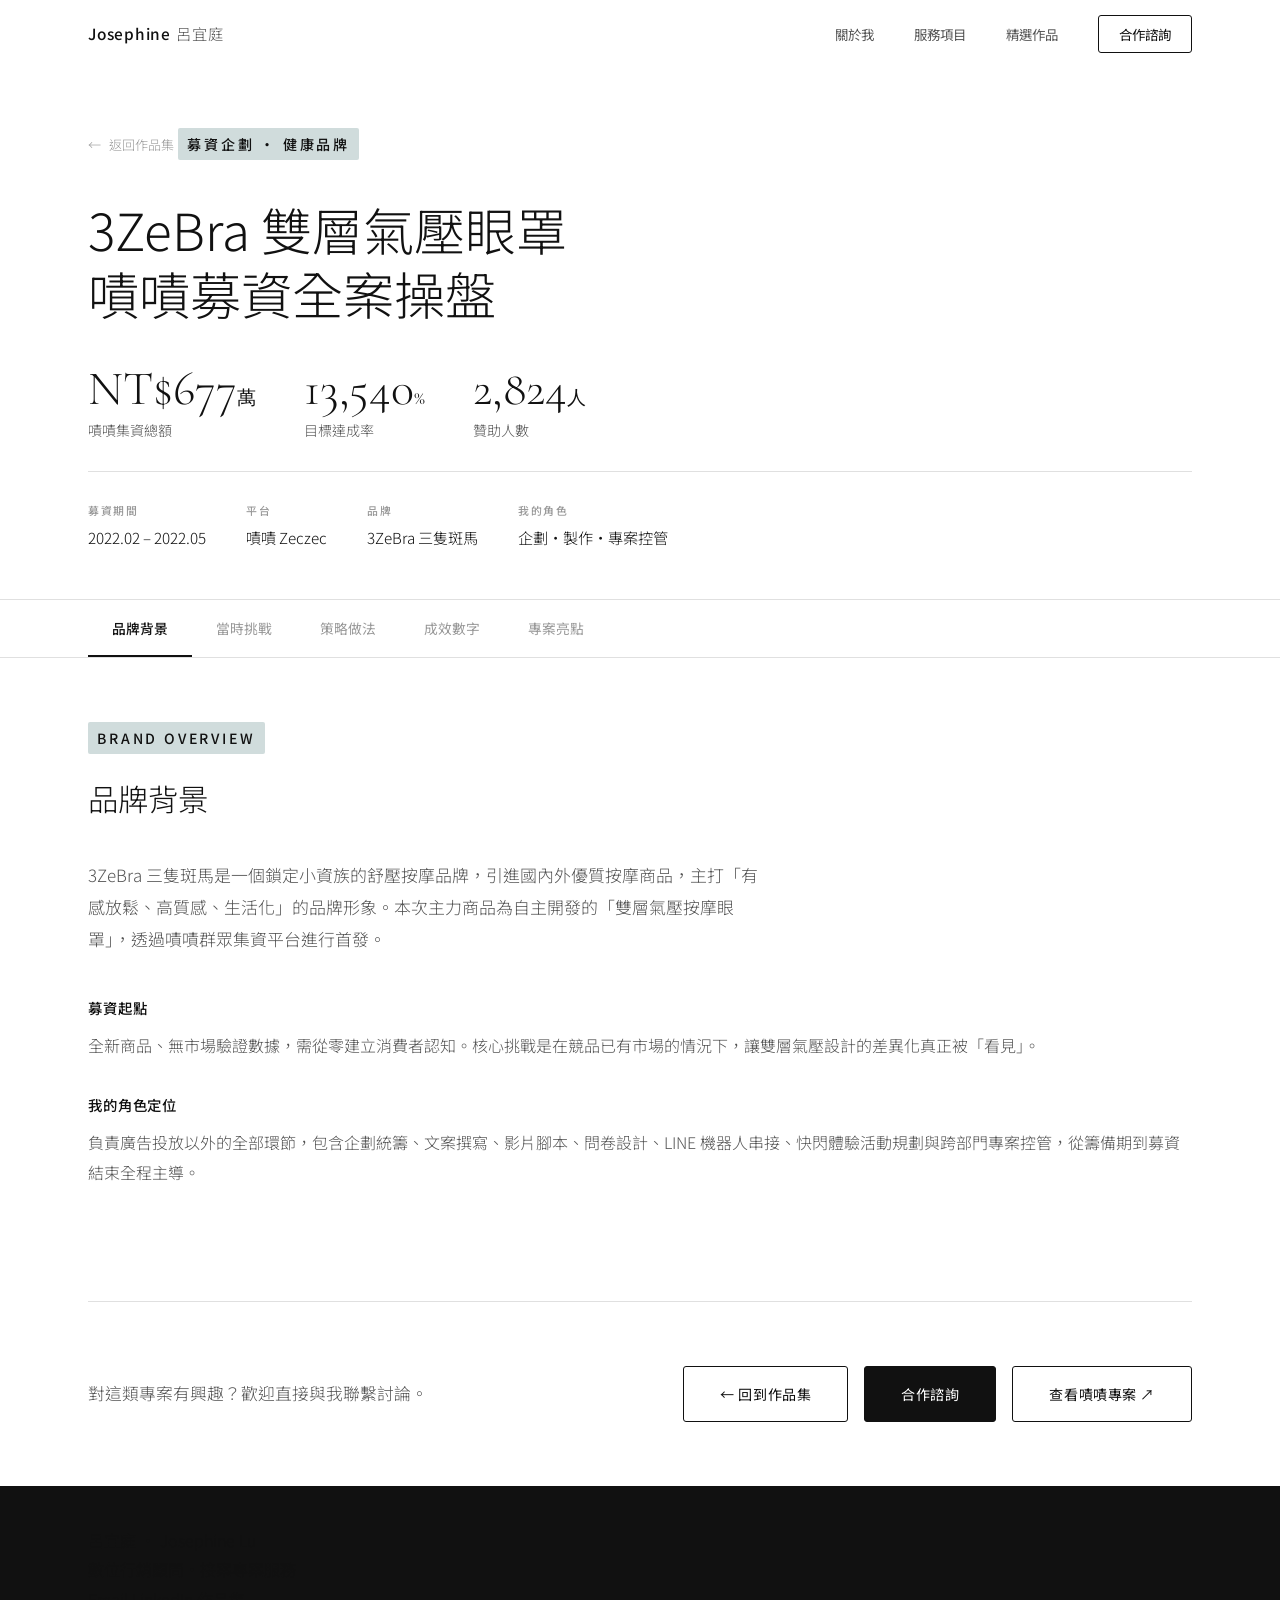
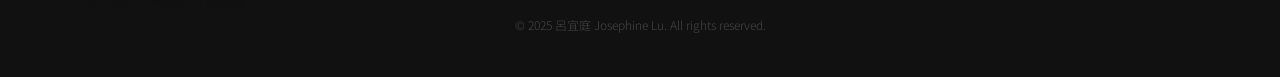
==== commit 94970281: "JSP-PF：首頁視覺調整、案例圖片更新、商業機密資訊移除 - style.css：eyebrow 字級調大、hero name 縮小、about grid 42/58、KPI label 顏色調深 " ====
--- a/3zebra-eye.html
+++ b/3zebra-eye.html
@@ -57,10 +57,6 @@
           <span class="case-kpi-num">2,824<small style="font-size:1.2rem">人</small></span>
           <span class="case-kpi-label">贊助人數</span>
         </div>
-        <div class="case-kpi">
-          <span class="case-kpi-num">歷年最佳</span>
-          <span class="case-kpi-label">品牌單檔募資紀錄</span>
-        </div>
       </div>
 
       <div class="case-hero-meta">
@@ -106,84 +102,18 @@
         <p class="case-lead">
           3ZeBra 三隻斑馬是一個鎖定小資族的舒壓按摩品牌，引進國內外優質按摩商品，主打「有感放鬆、高質感、生活化」的品牌形象。本次主力商品為自主開發的「雙層氣壓按摩眼罩」，透過嘖嘖群眾集資平台進行首發。
         </p>
-        <div class="brand-overview">
-          <div class="brand-card">
-            <p class="brand-card-title">商品核心特色</p>
-            <p class="brand-card-content">
-              <strong>專利技術：</strong>ReliefPress™ 仿真揉捏技術，雙層 3D 立體氣囊模擬手指按摩<br /><br />
-              <strong>熱敷科技：</strong>石墨烯秒升溫 + NTC 恆溫芯片，維持 42°C 最佳熱敷溫度<br /><br />
-              <strong>護眼設計：</strong>獨家眼窩、鼻樑簍空設計，不壓眼球、不刺激眼睛
-            </p>
-          </div>
-          <div class="brand-card">
-            <p class="brand-card-title">目標族群 & 訴求</p>
-            <p class="brand-card-content">
-              <strong>核心受眾：</strong>每日長時間使用 3C、重視身體保養的上班族與學生族群<br /><br />
-              <strong>市場痛點：</strong>市售眼罩不是按摩力道太弱，就是設計直接壓迫眼球，難以真正放鬆<br /><br />
-              <strong>品牌定位：</strong>兼顧科技感與生活質感的眼部舒壓解決方案
-            </p>
-          </div>
-          <div class="brand-card">
-            <p class="brand-card-title">募資起點</p>
-            <p class="brand-card-content">
-              <strong>目標金額：</strong>NT$50,000（設定門檻低，首要目標是驗證市場反應）<br /><br />
-              <strong>初期狀態：</strong>全新商品、無市場驗證數據，需從零建立消費者認知<br /><br />
-              <strong>核心挑戰：</strong>在競品已有市場的情況下，讓雙層氣壓設計的差異化真正被「看見」
-            </p>
-          </div>
-          <div class="brand-card">
-            <p class="brand-card-title">我的角色定位</p>
-            <p class="brand-card-content">
-              負責<strong>廣告投放以外的全部環節</strong>，包含企劃統籌、文案撰寫、影片腳本、問卷設計、LINE 機器人串接、快閃體驗活動規劃與跨部門專案控管，從籌備期到募資結束全程主導。
-            </p>
-          </div>
-        </div>
+
+        <h3 style="font-size:.9rem; font-weight:500; letter-spacing:.06em; margin:2rem 0 .5rem; color:var(--text);">募資起點</h3>
+        <p class="body-text">全新商品、無市場驗證數據，需從零建立消費者認知。核心挑戰是在競品已有市場的情況下，讓雙層氣壓設計的差異化真正被「看見」。</p>
+
+        <h3 style="font-size:.9rem; font-weight:500; letter-spacing:.06em; margin:2rem 0 .5rem; color:var(--text);">我的角色定位</h3>
+        <p class="body-text">負責廣告投放以外的全部環節，包含企劃統籌、文案撰寫、影片腳本、問卷設計、LINE 機器人串接、快閃體驗活動規劃與跨部門專案控管，從籌備期到募資結束全程主導。</p>
       </div>
 
       <!-- Tab 2: 當時挑戰 -->
       <div class="case-tab-content" id="tab-pain">
         <p class="eyebrow">Challenges</p>
         <h2 class="case-section-title">當時挑戰</h2>
-        <p class="case-lead">
-          這是品牌首款自主開發商品，從命名到上線，幾乎所有事情都要從零規劃。挑戰不在於單一環節，而是在有限時間內同步推進多條並行任務，確保每個環節都能在對的時機就位。
-        </p>
-        <div class="pain-list">
-          <div class="pain-item">
-            <span class="pain-num">01</span>
-            <div class="pain-text">
-              <strong>新品零聲量，市場認知從零建立</strong>
-              商品首次公開，既無評價、也無使用者口碑，必須先讓消費者理解「雙層氣壓」到底好在哪裡，再引導他們產生購買意願。
-            </div>
-          </div>
-          <div class="pain-item">
-            <span class="pain-num">02</span>
-            <div class="pain-text">
-              <strong>問卷預熱與正式上線需無縫銜接</strong>
-              計劃透過 Surveycake 問卷先收集潛在買家名單，再透過 LINE 機器人在上線當天精準觸達，時序錯誤或機器人設定失誤都可能讓蓄力白費。
-            </div>
-          </div>
-          <div class="pain-item">
-            <span class="pain-num">03</span>
-            <div class="pain-text">
-              <strong>多條任務並行，跨部門資源協調複雜</strong>
-              文案、視覺、影片、技術串接、實體快閃活動等工作線同步推進，各環節之間有依賴關係，需精準排程並即時應對進度落差。
-            </div>
-          </div>
-          <div class="pain-item">
-            <span class="pain-num">04</span>
-            <div class="pain-text">
-              <strong>嘖嘖平台上線衝刺窗口短，前期蓄力決定成敗</strong>
-              群眾集資的轉換高峰集中在上線首週，若前期名單養成不足，上線首日衝刺力道就會直接打折，影響整體曝光熱度與演算法推播。
-            </div>
-          </div>
-          <div class="pain-item">
-            <span class="pain-num">05</span>
-            <div class="pain-text">
-              <strong>影片腳本需同時服務問卷期與募資期兩個目的</strong>
-              問卷階段的影片需要勾起好奇心、引導填單；募資上線版則需完整說明產品價值、促進下單，兩套腳本的目的與節奏截然不同，需分別規劃。
-            </div>
-          </div>
-        </div>
       </div>
 
       <!-- Tab 3: 策略做法 -->
@@ -197,60 +127,32 @@
           <div class="strategy-card">
             <div class="strategy-num">01</div>
             <h3 class="strategy-title">問卷預熱策略</h3>
-            <ul class="strategy-items">
-              <li>設計 Surveycake 互動問卷，了解目標族群的眼部保養習慣與購買意願</li>
-              <li>以問卷作為「名單蒐集入口」，為上線當天的精準觸達做準備</li>
-              <li>串接 Meta Pixel，讓填答者進入再行銷受眾池</li>
-              <li>問卷視覺與文案與最終產品調性一致，建立品牌初印象</li>
-            </ul>
+            <p style="font-size:.9rem; color:var(--text-mid); line-height:1.7; margin-top:.5rem;">設計 Surveycake 互動問卷蒐集名單，串接 Meta Pixel 建立再行銷受眾池，為上線首日的精準觸達預做準備。</p>
           </div>
           <div class="strategy-card">
             <div class="strategy-num">02</div>
             <h3 class="strategy-title">LINE 機器人自動化串接</h3>
-            <ul class="strategy-items">
-              <li>透過 Omnichat 設計問卷填答後的 LINE 機器人流程</li>
-              <li>問卷完成 → 自動導入 LINE 官方帳號 → 上線當天推播通知</li>
-              <li>規劃機器人對話節點，讓用戶在等待期間持續升溫期待感</li>
-              <li>確保上線首日可以精準觸達有明確購買意願的預熱名單</li>
-            </ul>
+            <p style="font-size:.9rem; color:var(--text-mid); line-height:1.7; margin-top:.5rem;">透過 Omnichat 設計問卷後的 LINE 自動流程，上線當天精準推播，確保有購買意願的名單第一時間收到通知。</p>
           </div>
           <div class="strategy-card">
             <div class="strategy-num">03</div>
             <h3 class="strategy-title">嘖嘖銷售頁文字企劃</h3>
-            <ul class="strategy-items">
-              <li>從台灣人每日使用 3C 10.7 小時的數據切入，建立消費者痛點共鳴</li>
-              <li>以結構化方式呈現雙層氣壓、恆溫熱敷、眼窩簍空三大核心差異化</li>
-              <li>痛點對比競品，強化「市售按摩眼罩做不到，但 3ZeBra 做到了」的說服邏輯</li>
-              <li>撰寫商品規格說明、Q&A、退換貨政策等完整配套文字</li>
-            </ul>
+            <p style="font-size:.9rem; color:var(--text-mid); line-height:1.7; margin-top:.5rem;">以消費者痛點切入，結構化呈現三大核心差異化，搭配完整商品規格說明、Q&A 與退換貨政策文字。</p>
           </div>
           <div class="strategy-card">
             <div class="strategy-num">04</div>
             <h3 class="strategy-title">影片腳本企劃（雙版本）</h3>
-            <ul class="strategy-items">
-              <li><strong>問卷版：</strong>短影音結構，重點在引發「咦這是什麼？」的好奇心，驅動點擊填答</li>
-              <li><strong>上線版：</strong>完整產品說明，依序呈現使用情境、技術亮點、按摩模式介紹</li>
-              <li>兩版腳本皆規劃旁白邏輯、畫面分鏡方向，供後製團隊直接執行</li>
-              <li>同步規劃 KOL 業配影片企劃方向，確保各創作者內容與品牌調性一致</li>
-            </ul>
+            <p style="font-size:.9rem; color:var(--text-mid); line-height:1.7; margin-top:.5rem;">規劃問卷期與上線期兩版腳本，分別服務引發好奇與說服購買兩個目標，並同步提供 KOL 業配內容方向。</p>
           </div>
           <div class="strategy-card">
             <div class="strategy-num">05</div>
             <h3 class="strategy-title">快閃體驗活動規劃</h3>
-            <ul class="strategy-items">
-              <li>規劃線下快閃活動，讓消費者在真實環境中體驗眼罩效果</li>
-              <li>現場體驗回饋轉化為社群內容素材，強化口碑傳播</li>
-              <li>活動設計兼顧轉換導購與品牌形象建立兩個目標</li>
-            </ul>
+            <p style="font-size:.9rem; color:var(--text-mid); line-height:1.7; margin-top:.5rem;">規劃線下快閃活動讓消費者實際體驗，現場回饋轉化為社群口碑素材，兼顧轉換導購與品牌形象建立。</p>
           </div>
           <div class="strategy-card">
             <div class="strategy-num">06</div>
             <h3 class="strategy-title">專案控管 & 跨部門協調</h3>
-            <ul class="strategy-items">
-              <li>使用甘特圖管理全案排程，拆解各工作線的依賴關係與截止時間</li>
-              <li>協調視覺、影片、技術等各部門進度，確保無縫銜接</li>
-              <li>即時回應進度落差，動態調整優先順序，保護上線時程不受延誤</li>
-            </ul>
+            <p style="font-size:.9rem; color:var(--text-mid); line-height:1.7; margin-top:.5rem;">以甘特圖管控全案排程，協調視覺、影片、技術各部門進度，即時應對落差，確保上線時程準時達標。</p>
           </div>
         </div>
       </div>
@@ -281,31 +183,6 @@
           </div>
         </div>
 
-        <hr class="result-divider" />
-
-        <p class="result-sub-title">募資期間數據補充</p>
-        <div class="result-sub-grid">
-          <div class="result-sub-card">
-            <div class="result-num" style="font-size:2rem;">2022/02–05</div>
-            <div class="result-label">募資期間</div>
-            <div class="result-context">2022/02/15 上線，2022/05/31 結案</div>
-          </div>
-          <div class="result-sub-card">
-            <div class="result-num" style="font-size:2rem;">嘖嘖開箱</div>
-            <div class="result-label">平台官方開箱報導</div>
-            <div class="result-context">獲嘖嘖官方頻道 65K 訂閱者開箱介紹</div>
-          </div>
-          <div class="result-sub-card">
-            <div class="result-num" style="font-size:2rem;">KOL 業配</div>
-            <div class="result-label">多位創作者合作</div>
-            <div class="result-context">淮特 White、梨子百岳女孩、Bonnie 等 KOL 加持</div>
-          </div>
-          <div class="result-sub-card">
-            <div class="result-num" style="font-size:2rem;">持續熱銷</div>
-            <div class="result-label">募資結束後持續銷售</div>
-            <div class="result-context">嘖嘖結案後於品牌官網持續販售</div>
-          </div>
-        </div>
       </div>
 
       <!-- Tab 5: 專案亮點 -->
--- a/style.css
+++ b/style.css
@@ -51,7 +51,7 @@
 /* ── Typography ── */
 .eyebrow {
   display: inline-block;
-  font-size: .68rem;
+  font-size: .88rem;
   font-weight: 500;
   letter-spacing: .2em;
   text-transform: uppercase;
@@ -202,14 +202,14 @@
 }
 .hero-name-zh {
   font-family: var(--serif);
-  font-size: clamp(3.5rem, 8vw, 7rem);
+  font-size: clamp(2.6rem, 5.5vw, 4.8rem);
   font-weight: 300;
   line-height: 1;
   color: var(--text);
 }
 .hero-name-en {
   font-family: var(--serif);
-  font-size: clamp(1.6rem, 3.5vw, 2.8rem);
+  font-size: clamp(1.1rem, 2.2vw, 1.8rem);
   font-weight: 300;
   line-height: 1.2;
   color: var(--text-mid);
@@ -237,33 +237,55 @@
 .hero-scroll-dot { width: 5px; height: 5px; border-radius: 50%; background: var(--accent-pale); }
 @keyframes pulse { 0%,100%{opacity:.35} 50%{opacity:1} }
 
-/* ── About ── */
+/* ── About (hero-about combined) ── */
 .about {
   display: grid;
-  grid-template-columns: 1fr 1fr;
-  min-height: 640px;
-  border-top: 1px solid var(--border);
+  grid-template-columns: 42% 58%;
+  min-height: 100vh;
+  border-top: none;
 }
 .about-photo {
   position: relative;
   overflow: hidden;
   background: var(--surface);
 }
-.about-photo-ring {
+.about-photo img {
+  width: 100%;
+  height: 100%;
+  object-fit: cover;
+  object-position: top center;
+  display: block;
+}
+.about-contact-bar {
   position: absolute;
-  border-radius: 50%;
-  border: 1px solid var(--border);
-  top: 50%; left: 50%;
-  transform: translate(-50%, -50%);
-}
-.about-photo-ring:nth-child(1) { width: 300px; height: 300px; }
-.about-photo-ring:nth-child(2) { width: 200px; height: 200px; background: rgba(208,220,220,.15); }
-.about-photo-ring:nth-child(3) { width: 100px; height: 100px; background: rgba(208,220,220,.25); }
+  bottom: 0; left: 0; right: 0;
+  background: linear-gradient(transparent, rgba(10,10,10,.72));
+  padding: 3rem 2.5rem 2rem;
+  display: flex;
+  flex-direction: column;
+  gap: .55rem;
+}
+.about-contact-item {
+  display: flex;
+  align-items: center;
+  gap: .75rem;
+  font-size: .82rem;
+  color: rgba(255,255,255,.88);
+}
+.about-contact-label {
+  font-size: .66rem;
+  font-weight: 500;
+  letter-spacing: .16em;
+  text-transform: uppercase;
+  color: rgba(255,255,255,.5);
+  min-width: 3rem;
+}
 .about-content {
   padding: 6rem 5rem;
   display: flex;
   flex-direction: column;
   justify-content: center;
+  padding-top: calc(var(--nav-h) + 4rem);
 }
 .about-stats {
   display: flex;
@@ -360,6 +382,7 @@
 .wv-2 { background: linear-gradient(145deg, #D8E4E4 0%, #C0D2D2 100%); }
 .wv-3 { background: linear-gradient(145deg, #E2ECEC 0%, #CADADA 100%); }
 .wv-4 { background: linear-gradient(145deg, #EAF0F0 0%, #D4E0E0 100%); }
+.wv-5 { background: linear-gradient(145deg, #E8EFE0 0%, #D0DFC0 100%); }
 .wv-label {
   font-family: var(--serif);
   font-size: 1.8rem;
@@ -490,7 +513,7 @@
 .case-kpi-row { display: flex; gap: 3rem; flex-wrap: wrap; margin-top: 2.5rem; }
 .case-kpi { display: flex; flex-direction: column; gap: .2rem; }
 .case-kpi-num { font-family: var(--serif); font-size: 3rem; font-weight: 300; color: var(--text); line-height: 1; }
-.case-kpi-label { font-size: .8rem; color: var(--text-light); }
+.case-kpi-label { font-size: .88rem; color: var(--text-mid); }
 .case-hero-meta {
   display: flex; gap: 2.5rem; flex-wrap: wrap;
   margin-top: 1.75rem; padding-top: 1.75rem; border-top: 1px solid var(--border);
@@ -555,10 +578,39 @@
 .brand-card-content { font-size: .95rem; color: var(--text-mid); line-height: 1.85; }
 .brand-card-content strong { font-weight: 500; color: var(--text); }
 
+/* ── Dashboard Showcase ── */
+.dash-showcase {
+  padding: 7rem 0;
+  background: var(--surface);
+  border-top: 1px solid var(--border);
+}
+.dash-showcase-inner {
+  display: grid;
+  grid-template-columns: 1fr 1fr;
+  gap: 5rem;
+  align-items: center;
+}
+.dash-showcase-sub {
+  display: block;
+  font-size: .75rem;
+  color: var(--text-light);
+  letter-spacing: .1em;
+  margin-bottom: .4rem;
+  font-weight: 400;
+}
+.dash-showcase-img {
+  border-radius: var(--rl);
+  overflow: hidden;
+  box-shadow: var(--shh);
+  border: 1px solid var(--border);
+}
+.dash-showcase-img img { width: 100%; display: block; }
+
 /* ── Responsive ── */
 @media (max-width: 1024px) {
   .about { grid-template-columns: 1fr; }
-  .about-photo { min-height: 320px; }
+  .about-photo { min-height: 420px; }
+  .dash-showcase-inner { grid-template-columns: 1fr; gap: 2.5rem; }
   .about-content { padding: 4rem 3rem; }
   .svc-grid { grid-template-columns: 1fr 1fr; }
   .work-item { grid-template-columns: 1fr; min-height: auto; }
@@ -577,7 +629,7 @@
   .nav-links { display: none; }
   .hamburger { display: flex; }
   .mobile-menu { padding: 1rem 1.5rem 1.5rem; }
-  .hero-name-zh { font-size: clamp(3rem, 12vw, 5rem); }
+  .hero-name-zh { font-size: clamp(2.4rem, 10vw, 4rem); }
   .services { padding: 5rem 0; }
   .svc-grid { grid-template-columns: 1fr; }
   .works { padding: 5rem 0 0; }
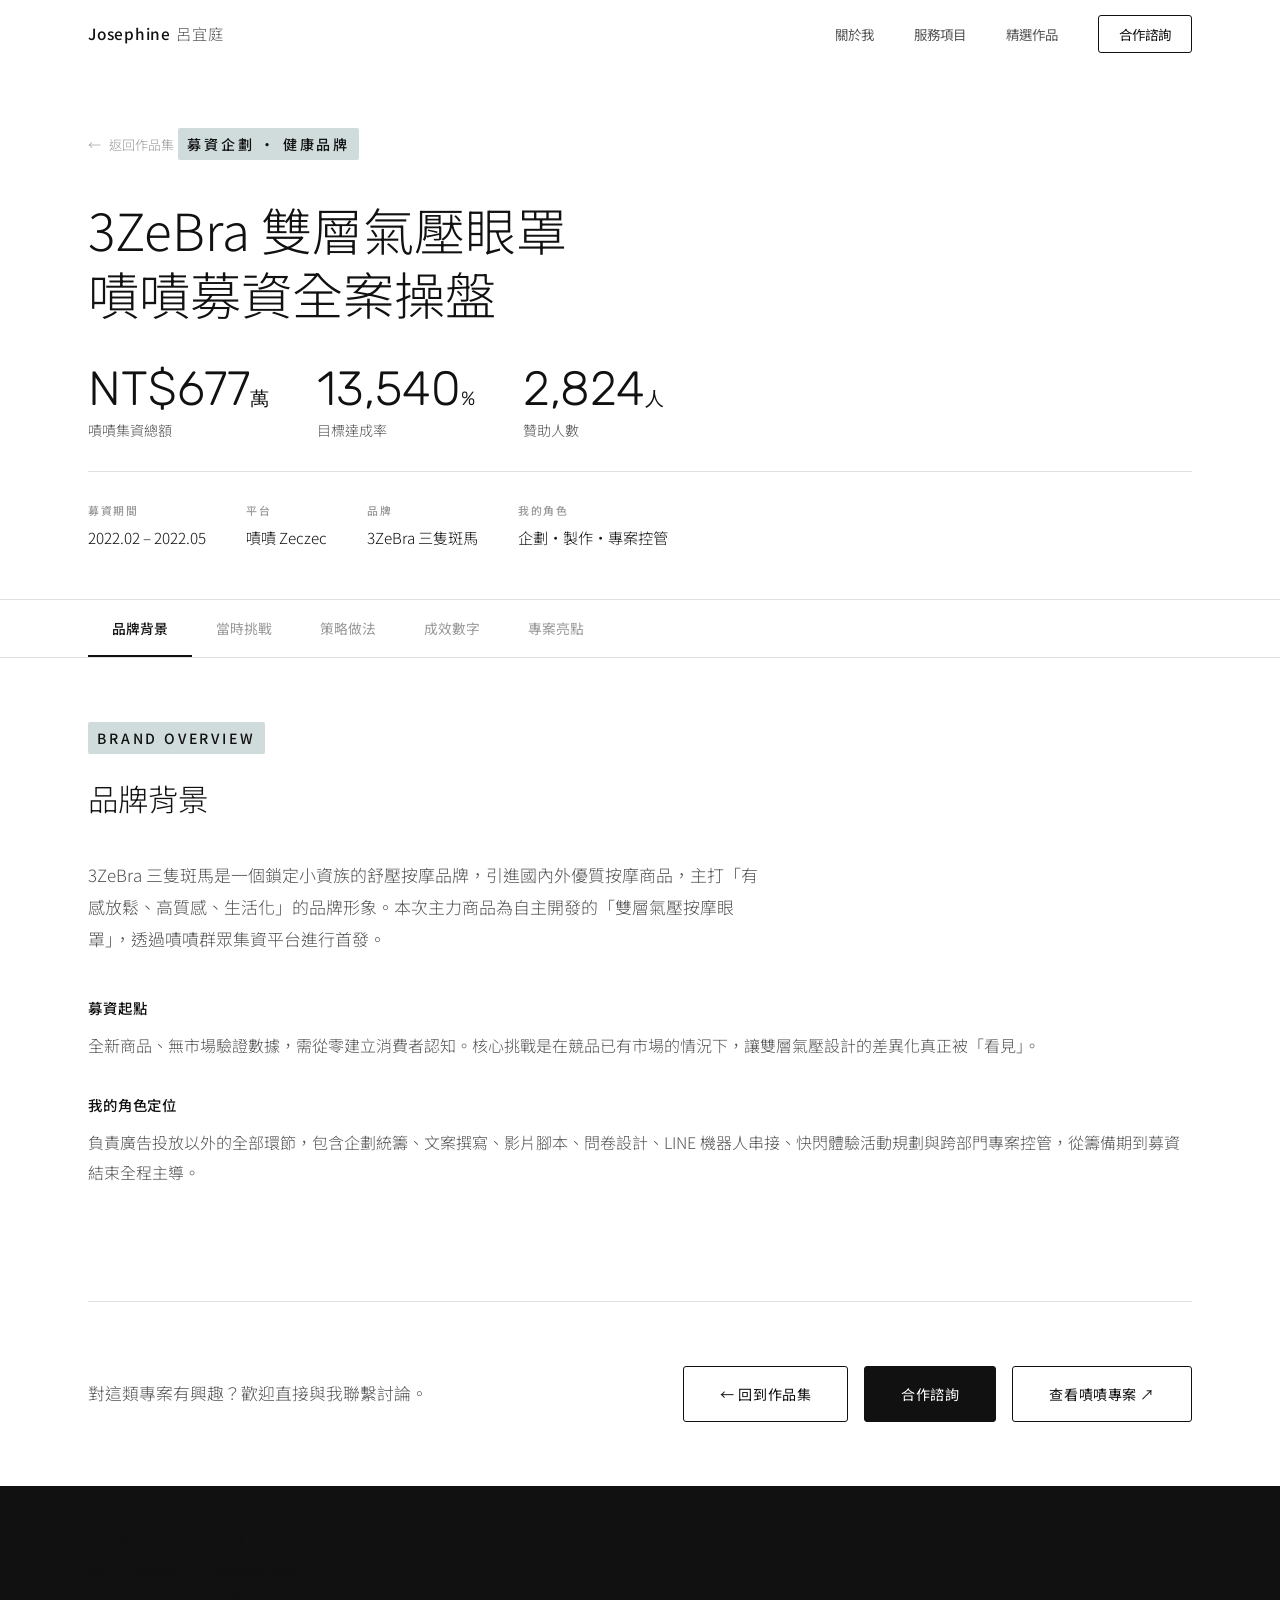
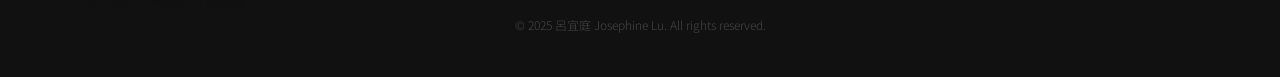
==== commit 7e9ad3a7: "JSP-PF：全站數字改用 Rubik Light，stat-l 提升可讀性 - 新增 --num 字體變數（Rubik, sans-serif） - stat-n / case-kpi-num / " ====
--- a/3zebra-eye.html
+++ b/3zebra-eye.html
@@ -7,7 +7,7 @@
   <meta name="description" content="3ZeBra 雙層氣壓按摩眼罩嘖嘖募資全案：集資 NT$6,770,328，達成率 13,540%，2,824 名贊助者。負責企劃、文案、影片腳本、問卷機器人與專案控管。" />
   <link rel="preconnect" href="https://fonts.googleapis.com" />
   <link rel="preconnect" href="https://fonts.gstatic.com" crossorigin />
-  <link href="https://fonts.googleapis.com/css2?family=Noto+Sans+TC:wght@300;400;500&family=Cormorant+Garamond:wght@300;400&display=swap" rel="stylesheet" />
+  <link href="https://fonts.googleapis.com/css2?family=Noto+Sans+TC:wght@300;400;500&family=Cormorant+Garamond:wght@300;400&family=Rubik:wght@300;400&display=swap" rel="stylesheet" />
   <link rel="stylesheet" href="style.css" />
 </head>
 <body>
@@ -114,6 +114,29 @@
       <div class="case-tab-content" id="tab-pain">
         <p class="eyebrow">Challenges</p>
         <h2 class="case-section-title">當時挑戰</h2>
+        <p class="case-lead">
+          群眾募資的本質是在短時間內快速建立陌生受眾的信任，並讓他們為一個尚未量產的商品買單。對一個從零出發的新品牌來說，每一關都是從無到有的硬仗。
+        </p>
+        <div class="pain-list">
+          <div class="pain-item">
+            <div>
+              <h3 style="font-size:.95rem;font-weight:500;margin-bottom:.4rem;">全新品牌，從零建立消費者信任</h3>
+              <p style="font-size:.9rem;color:var(--text-mid);line-height:1.7;">沒有品牌知名度、沒有既有顧客基礎，需要在極短時間內讓陌生消費者相信這個品牌值得預購，信任感的建立是最核心的挑戰。</p>
+            </div>
+          </div>
+          <div class="pain-item">
+            <div>
+              <h3 style="font-size:.95rem;font-weight:500;margin-bottom:.4rem;">商品尚未量產，說服消費者預購需要更高說服力</h3>
+              <p style="font-size:.9rem;color:var(--text-mid);line-height:1.7;">群眾募資商品無法讓消費者實際體驗，必須透過視覺呈現、文案敘事與社群口碑，讓潛在買家在「看不到、摸不到」的情況下做出購買決定。</p>
+            </div>
+          </div>
+          <div class="pain-item">
+            <div>
+              <h3 style="font-size:.95rem;font-weight:500;margin-bottom:.4rem;">市場競品眾多，需要清晰的差異化定位</h3>
+              <p style="font-size:.9rem;color:var(--text-mid);line-height:1.7;">同類型商品在平台上競爭激烈，如何讓消費者在眾多選項中快速看見這款商品的獨特價值，是頁面企劃與推廣策略的核心命題。</p>
+            </div>
+          </div>
+        </div>
       </div>
 
       <!-- Tab 3: 策略做法 -->
--- a/style.css
+++ b/style.css
@@ -15,6 +15,7 @@
 
   --sans:  'Noto Sans TC', -apple-system, BlinkMacSystemFont, sans-serif;
   --serif: 'Cormorant Garamond', Georgia, serif;
+  --num:   'Rubik', sans-serif;
 
   --r:    3px;
   --rl:   6px;
@@ -298,14 +299,14 @@
 }
 .stat { display: flex; flex-direction: column; }
 .stat-n {
-  font-family: var(--serif);
+  font-family: var(--num);
   font-size: 2.2rem;
   font-weight: 300;
   color: var(--text);
   line-height: 1;
   margin-bottom: .2rem;
 }
-.stat-l { font-size: .78rem; color: var(--text-light); letter-spacing: .04em; }
+.stat-l { font-size: .84rem; color: var(--text-mid); letter-spacing: .03em; }
 
 /* ── Services ── */
 .services {
@@ -512,7 +513,7 @@
 }
 .case-kpi-row { display: flex; gap: 3rem; flex-wrap: wrap; margin-top: 2.5rem; }
 .case-kpi { display: flex; flex-direction: column; gap: .2rem; }
-.case-kpi-num { font-family: var(--serif); font-size: 3rem; font-weight: 300; color: var(--text); line-height: 1; }
+.case-kpi-num { font-family: var(--num); font-size: 3rem; font-weight: 300; color: var(--text); line-height: 1; }
 .case-kpi-label { font-size: .88rem; color: var(--text-mid); }
 .case-hero-meta {
   display: flex; gap: 2.5rem; flex-wrap: wrap;
@@ -539,25 +540,28 @@
 .case-tab-content.active { display: block; }
 .case-section-title { font-size: clamp(1.4rem, 2.5vw, 1.9rem); font-weight: 300; margin-bottom: 2rem; color: var(--text); }
 .case-lead { font-size: 1.06rem; color: var(--text-mid); max-width: 680px; margin-bottom: 2.5rem; line-height: 1.9; }
+.case-lead strong,
+.body-text strong,
+.highlight-desc strong { background: var(--hl); padding: .1em .4em; border-radius: 2px; font-weight: 500; color: var(--text); }
 .pain-list { display: flex; flex-direction: column; gap: 1rem; max-width: 780px; }
 .pain-item { display: flex; gap: 1.25rem; align-items: flex-start; padding: 1.5rem 1.75rem; background: var(--surface); border: 1px solid var(--border); border-radius: var(--rl); }
-.pain-num { font-family: var(--serif); font-size: 1.5rem; font-weight: 300; color: var(--accent-pale); min-width: 2rem; line-height: 1; padding-top: .1rem; }
+.pain-num { font-family: var(--num); font-size: 1.5rem; font-weight: 300; color: var(--accent-pale); min-width: 2rem; line-height: 1; padding-top: .1rem; }
 .pain-text { font-size: .95rem; color: var(--text-mid); line-height: 1.8; }
 .pain-text strong { font-weight: 500; color: var(--text); display: block; margin-bottom: .2rem; }
 .strategy-grid { display: grid; grid-template-columns: 1fr 1fr; gap: 1.5rem; margin-top: 1rem; }
 .strategy-card { padding: 2rem; border: 1px solid var(--border); border-radius: var(--rl); transition: box-shadow var(--t); }
 .strategy-card:hover { box-shadow: var(--shh); }
-.strategy-num { font-family: var(--serif); font-size: 2.5rem; font-weight: 300; color: var(--accent-pale); line-height: 1; margin-bottom: .75rem; }
+.strategy-num { font-family: var(--num); font-size: 2.5rem; font-weight: 300; color: var(--accent-pale); line-height: 1; margin-bottom: .75rem; }
 .strategy-title { font-size: 1rem; font-weight: 500; color: var(--text); margin-bottom: .75rem; }
 .strategy-items { display: flex; flex-direction: column; gap: .4rem; }
 .strategy-items li { font-size: .88rem; color: var(--text-mid); padding-left: 1rem; position: relative; }
 .strategy-items li::before { content: '—'; position: absolute; left: 0; color: var(--accent-pale); }
 .results-grid { display: grid; grid-template-columns: repeat(3, 1fr); gap: 1.25rem; margin-bottom: 2.5rem; }
 .result-card { background: var(--surface); border: 1px solid var(--border); border-radius: var(--rl); padding: 2.25rem 2rem; }
-.result-num { font-family: var(--serif); font-size: 3rem; font-weight: 300; color: var(--text); line-height: 1; margin-bottom: .4rem; }
+.result-num { font-family: var(--num); font-size: 3rem; font-weight: 300; color: var(--text); line-height: 1; margin-bottom: .4rem; }
 .result-num small { font-size: 1.4rem; }
-.result-label { font-size: .84rem; color: var(--text-light); margin-bottom: .3rem; }
-.result-context { font-size: .8rem; color: var(--text-light); opacity: .75; }
+.result-label { font-size: .92rem; color: var(--text-mid); font-weight: 500; margin-bottom: .4rem; }
+.result-context { font-size: .88rem; color: var(--text-mid); line-height: 1.6; }
 .result-divider { width: 100%; border: none; border-top: 1px solid var(--border); margin: 2rem 0; }
 .result-sub-title { font-size: .98rem; font-weight: 500; color: var(--text); margin-bottom: 1rem; }
 .result-sub-grid { display: grid; grid-template-columns: 1fr 1fr; gap: 1rem; }
